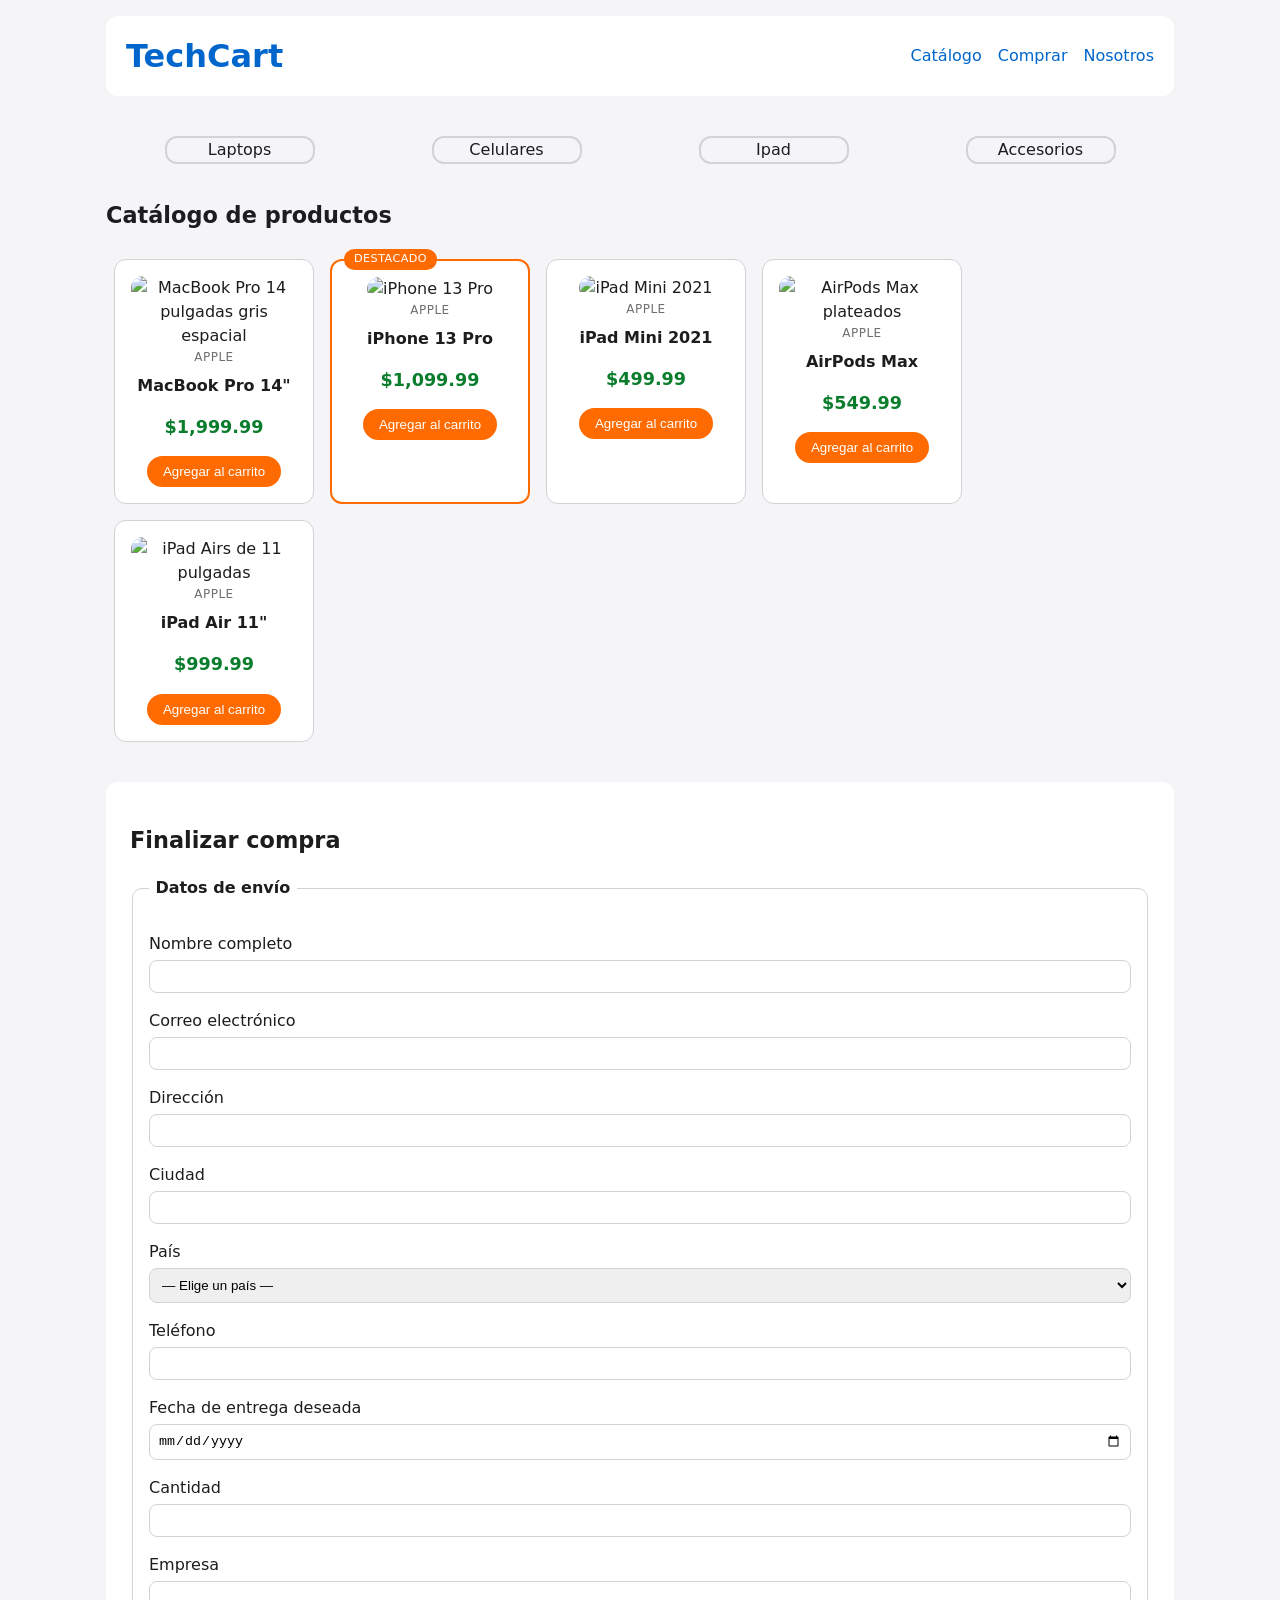
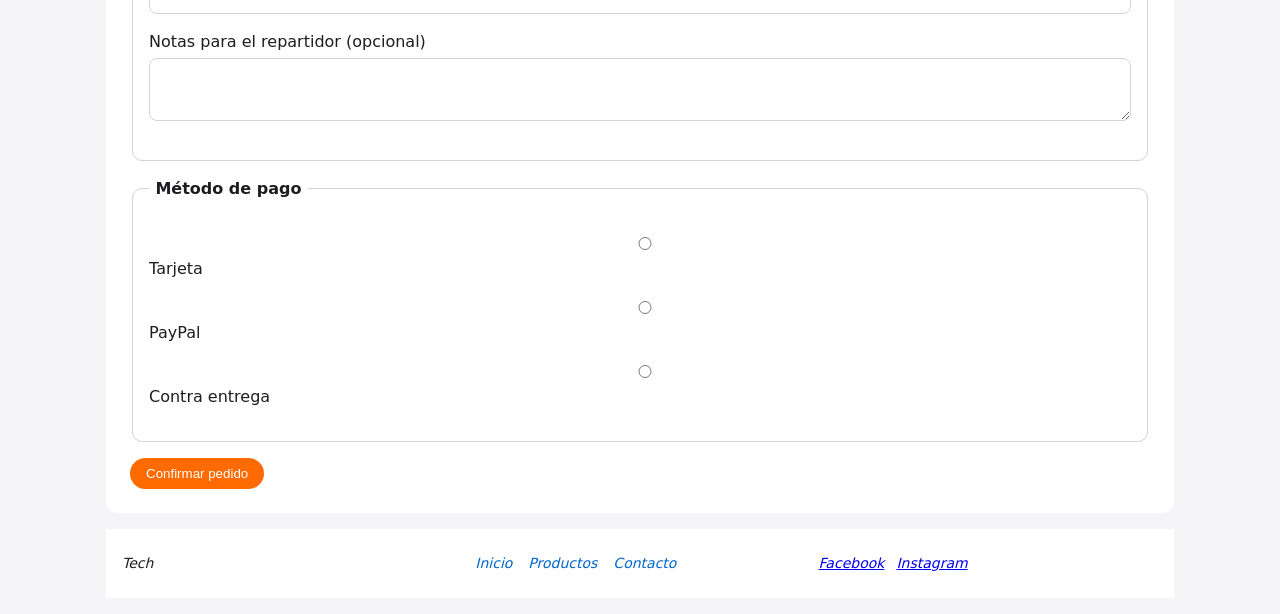
==== clase-03/index.html @ 581924e4 "Avance de Reto 3 FlexBox" ====
<!DOCTYPE html>
<!--
  Clase 2 — Introducción a CSS, selectores/especificidad y box model.
  Es el MISMO HTML de la Clase 1, pero ahora lo enlazamos a una hoja de estilos
  (css/styles.css) para darle sus primeros estilos. Todavía sin JavaScript.
  Nota el atributo class="destacado" en la primera tarjeta: sirve para la
  demostración de ESPECIFICIDAD (clase vs etiqueta) en el CSS.
-->
<html lang="es">

<head>
  <!-- <head>: metadatos (no se ven en la página) -->
  <meta charset="UTF-8" />
  <meta name="viewport" content="width=device-width, initial-scale=1.0" />
  <title>TechCart — Tienda de electrónica</title>
  <!-- Enlazamos la hoja de estilos externa: forma recomendada de aplicar CSS. -->
  <link rel="stylesheet" href="./css/styles.css" />
</head>

<body>

  <!-- ===== ENCABEZADO ===== -->
  <!-- <header>: cabecera del sitio (logo + navegación) -->
  <header>
    <h1>TechCart</h1>
    <!-- <nav>: agrupa los enlaces de navegación principales -->
    <nav aria-label="Principal">
      <ul>
        <li><a href="#catalogo">Catálogo</a></li>
        <li><a href="#compra">Comprar</a></li>
        <li><a href="./nosotros.html">Nosotros</a></li>
      </ul>
    </nav>
  </header>

  <!-- ===== CONTENIDO PRINCIPAL ===== -->
  <!-- <main>: el contenido central y único de la página -->
  <main>
    <div class="categorias">
      <p>Laptops</p>
      <p>Celulares</p>
      <p>Ipad</p>
      <p>Accesorios</p>
    </div>
    <!-- <section>: sección temática con su propio título -->
    <section id="catalogo">
      <h2>Catálogo de productos</h2>

      <div class="listaArticulos">
        <!--
        Cada producto es un <article>: contenido autónomo (una tarjeta).
        <figure> + <figcaption>: agrupan una imagen con su leyenda.
      -->
        <!-- class="destacado": la usamos en el CSS para demostrar especificidad. -->
        <article>
          <figure>
            <img
              src="https://cdn.dummyjson.com/product-images/laptops/apple-macbook-pro-14-inch-space-grey/thumbnail.webp"
              alt="MacBook Pro 14 pulgadas gris espacial" width="200" />
            <figcaption>Apple</figcaption>
          </figure>
          <h3>MacBook Pro 14"</h3>
          <p><strong>$1,999.99</strong></p>
          <button type="button">Agregar al carrito</button>
        </article>

        <article class="destacado">
          <figure>
            <img src="https://cdn.dummyjson.com/product-images/smartphones/iphone-13-pro/thumbnail.webp"
              alt="iPhone 13 Pro" width="200" />
            <figcaption>Apple</figcaption>
          </figure>
          <h3>iPhone 13 Pro</h3>
          <p><strong>$1,099.99</strong></p>
          <button type="button">Agregar al carrito</button>
        </article>

        <article>
          <figure>
            <img src="https://cdn.dummyjson.com/product-images/tablets/ipad-mini-2021-starlight/thumbnail.webp"
              alt="iPad Mini 2021" width="200" />
            <figcaption>Apple</figcaption>
          </figure>
          <h3>iPad Mini 2021</h3>
          <p><strong>$499.99</strong></p>
          <button type="button">Agregar al carrito</button>
        </article>

        <article>
          <figure>
            <img
              src="https://cdn.dummyjson.com/product-images/mobile-accessories/apple-airpods-max-silver/thumbnail.webp"
              alt="AirPods Max plateados" width="200" />
            <figcaption>Apple</figcaption>
          </figure>
          <h3>AirPods Max</h3>
          <p><strong>$549.99</strong></p>
          <button type="button">Agregar al carrito</button>
        </article>

        <article>
          <figure>
            <img
              src="https://pe.tiendasishop.com/cdn/shop/files/IMG-19242533_m_jpeg_1_d044f7f1-0515-4305-9fad-8c294a2432d5.jpg?v=1772473438"
              alt="iPad Airs de 11 pulgadas" width="250" />
            <figcaption>Apple</figcaption>
          </figure>
          <h3>iPad Air 11"</h3>
          <p><strong>$999.99</strong></p>
          <button type="button">Agregar al carrito</button>
        </article>
      </div>

    </section>

    <!-- ===== FORMULARIO DE COMPRA ===== -->
    <!--
      Formularios y validaciones NATIVAS: el navegador valida solo, sin JavaScript.
        required       → campo obligatorio
        type="email"   → exige formato de correo
        pattern        → exige que el texto cumpla una expresión (aquí, un teléfono)
        minlength      → longitud mínima
        <fieldset>/<legend> → agrupan campos relacionados
        <label for>    → asocia el texto con su campo (accesibilidad)
      Prueba a enviarlo VACÍO: verás los mensajes del navegador.
    -->
    <section id="compra">
      <h2>Finalizar compra</h2>

      <form>
        <!-- Grupo 1: datos de envío -->
        <fieldset>
          <legend>Datos de envío</legend>

          <p>
            <label for="nombre">Nombre completo</label><br />
            <input type="text" id="nombre" name="nombre" required minlength="3" autocomplete="name" />
          </p>

          <p>
            <label for="email">Correo electrónico</label><br />
            <input type="email" id="email" name="email" required autocomplete="email" />
          </p>

          <p>
            <label for="direccion">Dirección</label><br />
            <input type="text" id="direccion" name="direccion" required minlength="5" autocomplete="street-address" />
          </p>

          <p>
            <label for="ciudad">Ciudad</label><br />
            <!-- <datalist>: sugerencias mientras el usuario escribe -->
            <input type="text" id="ciudad" name="ciudad" list="ciudades" required autocomplete="address-level2" />
            <datalist id="ciudades">
              <option value="Lima"></option>
              <option value="Bogotá"></option>
              <option value="Ciudad de México"></option>
              <option value="Buenos Aires"></option>
              <option value="Madrid"></option>
            </datalist>
          </p>

          <p>
            <label for="pais">País</label><br />
            <!-- <select>: lista desplegable de opciones -->
            <select id="pais" name="pais" required>
              <option value="">— Elige un país —</option>
              <option value="pe">Perú</option>
              <option value="co">Colombia</option>
              <option value="mx">México</option>
              <option value="ar">Argentina</option>
              <option value="es">España</option>
            </select>
          </p>

          <p>
            <label for="telefono">Teléfono</label><br />
            <input type="tel" id="telefono" name="telefono" required pattern="[0-9]{7,}"
              title="Solo números, al menos 7 dígitos" autocomplete="tel" />
          </p>

          <p>
            <label for="fecha">Fecha de entrega deseada</label><br />
            <input type="date" id="fecha" name="fecha" />
          </p>

          <p>
            <label for="cantidadx">Cantidad</label><br />
            <input type="number" id="cantidadx" name="cantidad" required min="1" max="10" />
          </p>

          <p>
            <label for="empresax">Empresa</label><br />
            <input type="text" id="empresax" name="empresa" />
          </p>

          <p>
            <label for="notas">Notas para el repartidor (opcional)</label><br />
            <!-- <textarea>: texto de varias líneas -->
            <textarea id="notas" name="notas" rows="3" maxlength="200"></textarea>
          </p>

        </fieldset>

        <!-- Grupo 2: método de pago (radios) -->
        <fieldset>
          <legend>Método de pago</legend>

          <p>
            <input type="radio" id="pago-tarjeta" name="pago" value="tarjeta" required />
            <label for="pago-tarjeta">Tarjeta</label>
          </p>
          <p>
            <input type="radio" id="pago-paypal" name="pago" value="paypal" />
            <label for="pago-paypal">PayPal</label>
          </p>
          <p>
            <input type="radio" id="pago-contra" name="pago" value="contraentrega" />
            <label for="pago-contra">Contra entrega</label>
          </p>
        </fieldset>

        <button type="submit">Confirmar pedido</button>
      </form>
    </section>

  </main>

  <!-- ===== PIE DE PÁGINA ===== -->
  <!-- <footer>: cierre del sitio, con información secundaria -->
  <footer class="pie">
    <div class="pie-marca">Tech </div>
    <nav class="pie-nav" aria-label="Secundaria">
      <a href="#">Inicio</a>
      <a href="#">Productos</a>
      <a href="#">Contacto</a>
    </nav>
    <div class="pie-social">
      <a href="#">Facebook</a>
      <a href="#">Instagram</a>
    </div>
    <!-- <p>TechCart · Proyecto educativo</p>
    <p>Datos e imágenes de DummyJSON</p> -->
  </footer>

</body>

</html>
---- clase-03/css/styles.css ----
/* TechCart. Clase 2: estilos base (selectores, especificidad y box model). */

:root {
  --color-acento: #FF6B00;
  --color-precio: #1D1D1F;
  --color-plata: #958d8d;
  --color-azul: #0066cc;

}


* {
  box-sizing: border-box;
}

/* el ancho incluye padding y borde */



body {
  font-family: system-ui, -apple-system, "Segoe UI", Roboto, sans-serif;
  /* tipografia */
  color: #1d1d1f;
  /* color del texto */
  background: #f5f5f7;
  /* color de fondo */
  max-width: 1100px;
  /* ancho maximo */
  margin: 0 auto;
  /* centra la pagina */
  padding: 1rem;
  /* espacio interno */
  line-height: 1.5;
  /* alto de linea */
}

header {
  display: flex;
  justify-content: space-between;
  align-items: center;
  flex-wrap: wrap;
  background: #fff;
  /* fondo */
  padding: 1rem 1.25rem;
  /* espacio interno */
  border-radius: 12px;
  /* esquinas redondeadas */
  margin-bottom: 1.5rem;
}

/* color de marca; sin margen */
header h1 {
  color: #0066cc;
  margin: 0;
}

nav ul {
  display: flex;
  align-items: center;
  gap: 1rem;
  list-style-type: none;
  padding: 0;
  margin: 0;

  list-style: none;
  padding: 0;
  margin: 0;
}


/* items en linea */
nav a {
  color: #0066cc;
  text-decoration: none;
}

/* enlace sin subrayado; subraya cuando pasa el mouse */
nav a:hover {
  text-decoration: underline;   
 }

.categorias {
  display: flex;
  justify-content: space-around; 
  flex-wrap: wrap;
}

.categorias p{
  width: 150px;
  border: 2px solid #d2d2d7;
  border-radius: 12px;
  text-align: center;
}

.categorias p:hover {
  filter: brightness(1.1);
}


#catalogo  {
  display: flex;
  align-items: flex-start;
  flex-wrap: wrap;
  flex-direction: column;
  color: var(--color-precio);
  
}

h2 {

  font-size: 1.4rem;
}

.listaArticulos {
  display: flex;
  flex-wrap: wrap;


}
/* tamaño de subtitulo */

article {
  /* tarjetas una al lado de otra */
  width: 200px;
  /* ancho */
  vertical-align: top;
  /* alinea arriba */
  background: #fff;
  /* fondo */
  border: 1px solid #d2d2d7;
  /* borde */
  border-radius: 12px;
  /* esquinas redondeadas */
  padding: 1rem;
  /* espacio interno */
  margin: .5rem;
  /* espacio externo */
  text-align: center;
  /* centra el contenido */
}

article:hover {
  transform: translateY(-4px);
  /*mueve el artículo hacia arriba 4px*/
  box-shadow: 0 8px 20px rgba(0, 0, 0, 0.80);
  /*aumenta la sombra para dar sensación de profundidad*/
}

article img {
  /* ocupa el ancho de la tarjeta */
  width: 100%;
  /* ocupa el ancho de la tarjeta */
  border-radius: 12px;
  aspect-ratio: 1;
  /* caja cuadrada */
  object-fit: contain;
  /* imagen entera, sin deformar */
}

article h3 {
  font-size: 1rem;
  margin: .5rem 0 .25rem;
}

/* tamaño y margenes */
article strong {
  color: #0a7d2c;
  font-size: 1.1rem;
}

/* el precio resalta */

figure {
  margin: 0;
}

/* sin margenes */
figcaption {
  color: #6e6e73;
  /* color tenue */
  font-size: .75rem;
  /* tamaño pequeño */
  text-transform: uppercase;
  /* mayusculas */
  letter-spacing: .04em;
  /* espaciado entre letras */
}

button {
  background: var(--color-acento);
  /* fondo de marca */
  color: #fff;
  /* texto blanco */
  border: 0;
  /* sin borde */
  border-radius: 999px;
  /* forma pildora */
  padding: .5rem 1rem;
  /* espacio interno */
  cursor: pointer;
  /* cursor de mano */
}

button:hover {
  filter: brightness(1.1);
}

/* se aclara al pasar el mouse */

.destacado {
  border: 2px solid var(--color-acento);
  position: relative;
}

/*Aquí está la clave: cuando un elemento tiene position: absolute, 
el navegador busca el ancestro más cercano que tenga position distinto de static
 (relative, absolute, fixed o sticky) y usa ese elemento como referencia
  para top, left, right, bottom.

Sin position: relative en .destacado

Si quitas esa línea, el ::before con position: absolute seguiría buscando 
un ancestro posicionado... y si no encuentra ninguno, usa todo el documento (<body>)
 como referencia. Entonces la etiqueta "Destacado" se iría a la esquina superior izquierda 
 de toda la página, no de la tarjeta — totalmente fuera de lugar.*/
.destacado::before {
  content: "Destacado";
  position: absolute;
  top: -12px;
  left: 12px;
  background: var(--color-acento);
  color: #fff;
  font-size: 0.70rem;
  text-transform: uppercase;
  letter-spacing: 0.04em;
  padding: 2px 10px;
  border-radius: 999px;
}


#compra {
  background: #fff;
  /* fondo */
  border-radius: 12px;
  /* esquinas redondeadas */
  padding: 1.5rem;
  /* espacio interno */
  margin-top: 2rem;
  /* separacion superior */
}

#compra input,
#compra select,
#compra textarea {
  width: 100%;
  /* ancho completo */
  padding: .5rem;
  /* espacio interno */
  border: 1px solid #d2d2d7;
  /* borde */
  border-radius: 8px;
  /* esquinas redondeadas */
  margin-top: .25rem;
  /* separacion superior */
}

fieldset {
  border: 1px solid #d2d2d7;
  border-radius: 10px;
  margin-bottom: 1rem;
  padding: 1rem;
}

/* marco del grupo */
legend {
  font-weight: 600;
  padding: 0 .4rem;
}

/* titulo del grupo */

/* El footer queda sin estilo a proposito: es uno de los retos. */
footer {
  display: flex;
  width: 100%;
  background: #fff;
  /*border: 2px solid var(--color-acento);
    border-radius: 12px;*/
  margin-top: 1rem;
  padding: 1.5rem 1rem;
  text-align: center;
  font-size: 0;
  font-style: italic;
  overflow: hidden;

}

.pie-marca,
.pie-nav,
.pie-social {
  display: flex;
  vertical-align: middle;
  /* misma altura entre los 3 */
  width: 33.33%;
  box-sizing: border-box;
  font-size: 0.875rem;
  /* restauramos el tamaño de texto normal aquí */
  font-style: italic;
}

.pie-marca {
  text-align: left;
}

.pie-nav {
  text-align: center;
}

.pie-social {
  text-align: right;
  padding-right: 1rem;
}

.pie-nav a {
  margin: 0 8px;
}

.pie-social a {
  margin: 0 6px;
}
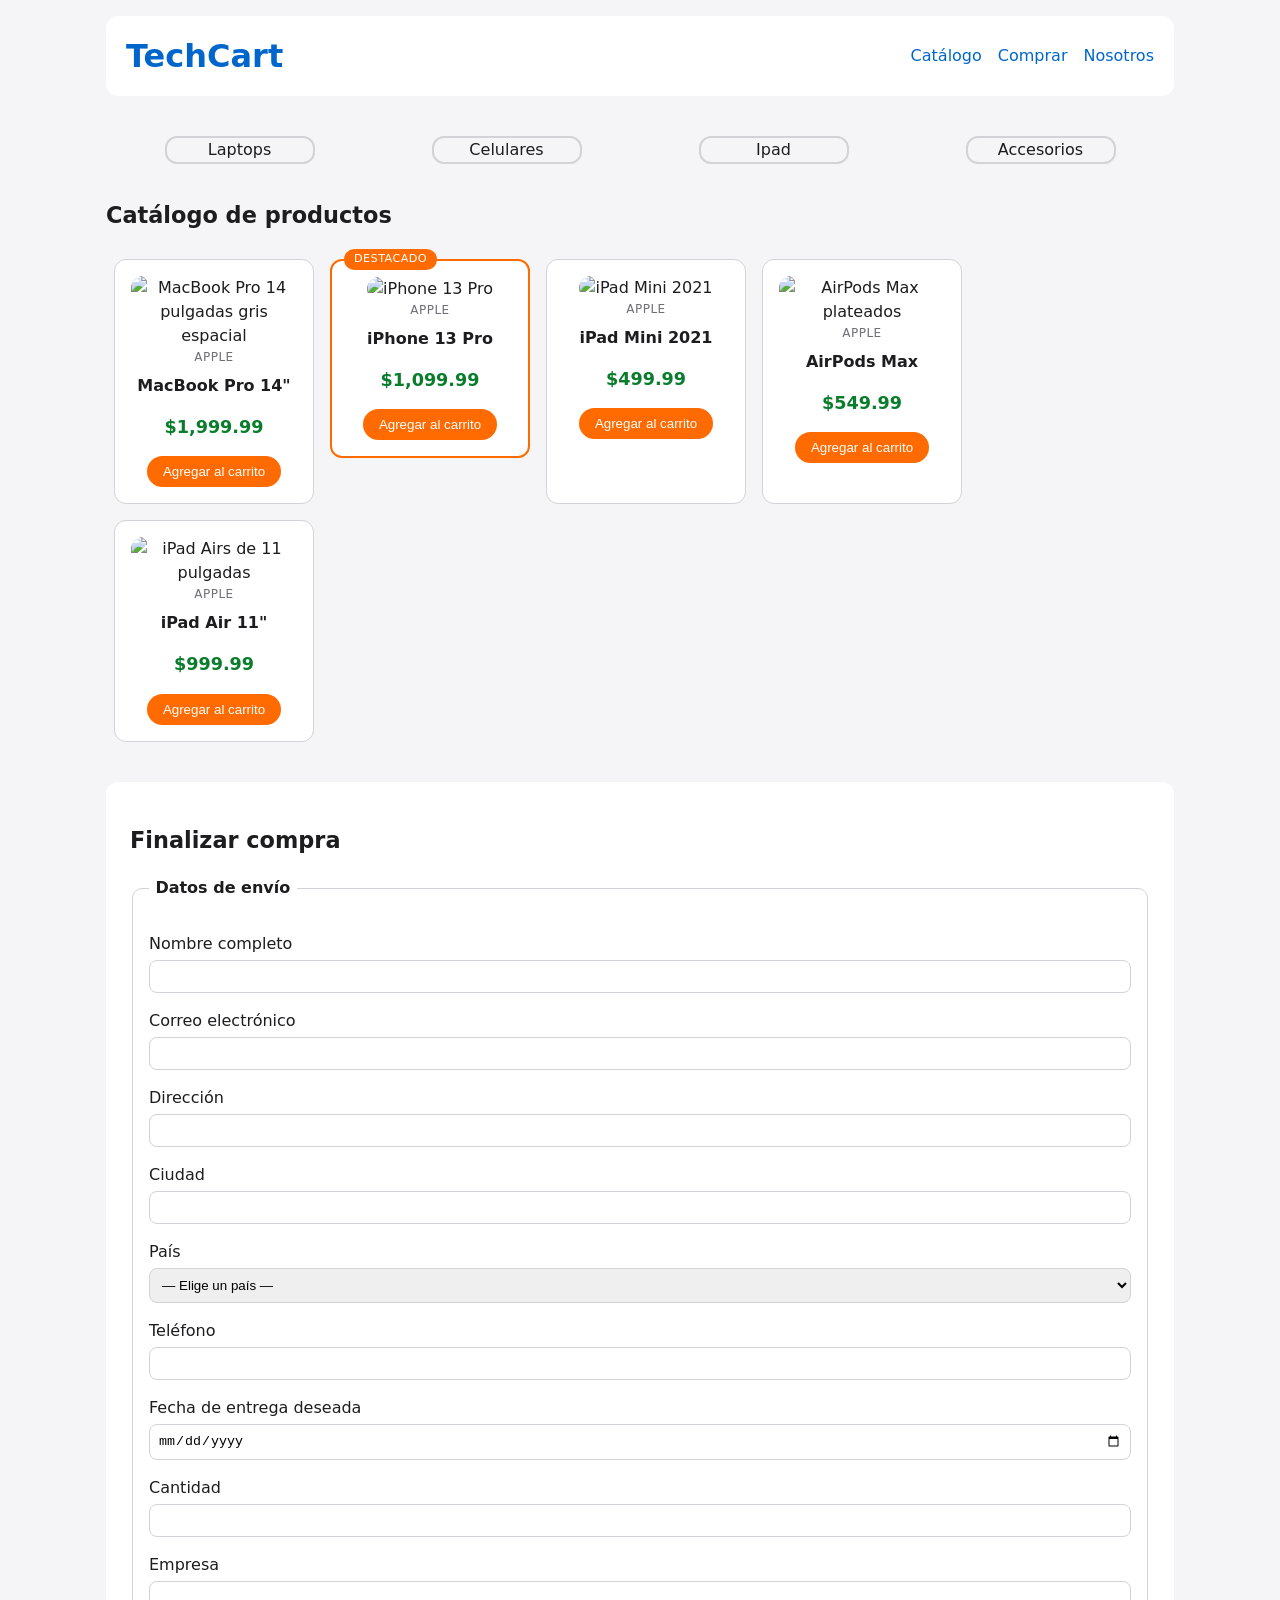
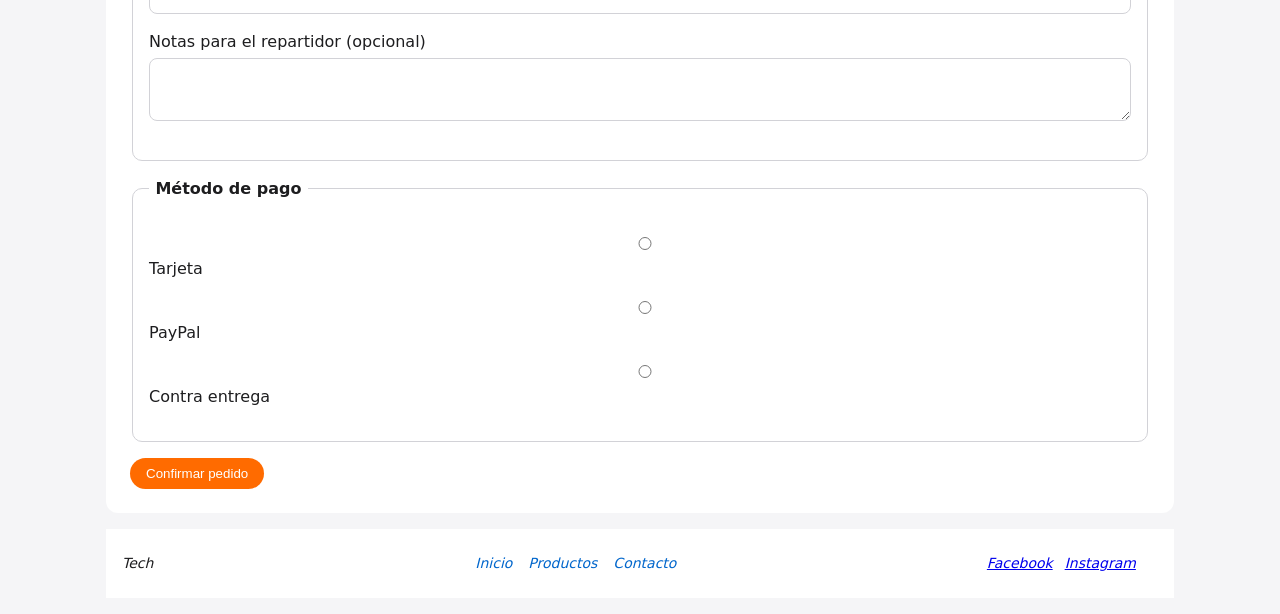
==== commit 63001946: "Tercer reto cumplido FlexBox" ====
--- a/clase-03/index.html
+++ b/clase-03/index.html
@@ -61,6 +61,7 @@
           </figure>
           <h3>MacBook Pro 14"</h3>
           <p><strong>$1,999.99</strong></p>
+         
           <button type="button">Agregar al carrito</button>
         </article>
 
@@ -72,6 +73,7 @@
           </figure>
           <h3>iPhone 13 Pro</h3>
           <p><strong>$1,099.99</strong></p>
+          
           <button type="button">Agregar al carrito</button>
         </article>
 
@@ -83,6 +85,7 @@
           </figure>
           <h3>iPad Mini 2021</h3>
           <p><strong>$499.99</strong></p>
+          
           <button type="button">Agregar al carrito</button>
         </article>
 
@@ -95,6 +98,7 @@
           </figure>
           <h3>AirPods Max</h3>
           <p><strong>$549.99</strong></p>
+         
           <button type="button">Agregar al carrito</button>
         </article>
 
@@ -107,6 +111,7 @@
           </figure>
           <h3>iPad Air 11"</h3>
           <p><strong>$999.99</strong></p>
+         
           <button type="button">Agregar al carrito</button>
         </article>
       </div>
--- a/clase-03/css/styles.css
+++ b/clase-03/css/styles.css
@@ -56,6 +56,7 @@
 
 nav ul {
   display: flex;
+  flex-wrap: wrap;
   align-items: center;
   gap: 1rem;
   list-style-type: none;
@@ -114,7 +115,7 @@
 .listaArticulos {
   display: flex;
   flex-wrap: wrap;
-
+  align-items: stretch;
 
 }
 /* tamaño de subtitulo */
@@ -208,6 +209,7 @@
 /* se aclara al pasar el mouse */
 
 .destacado {
+  align-self: flex-start;
   border: 2px solid var(--color-acento);
   position: relative;
 }
@@ -305,7 +307,7 @@
   box-sizing: border-box;
   font-size: 0.875rem;
   /* restauramos el tamaño de texto normal aquí */
-  font-style: italic;
+  
 }
 
 .pie-marca {
@@ -317,6 +319,8 @@
 }
 
 .pie-social {
+
+  justify-content: flex-end;
   text-align: right;
   padding-right: 1rem;
 }
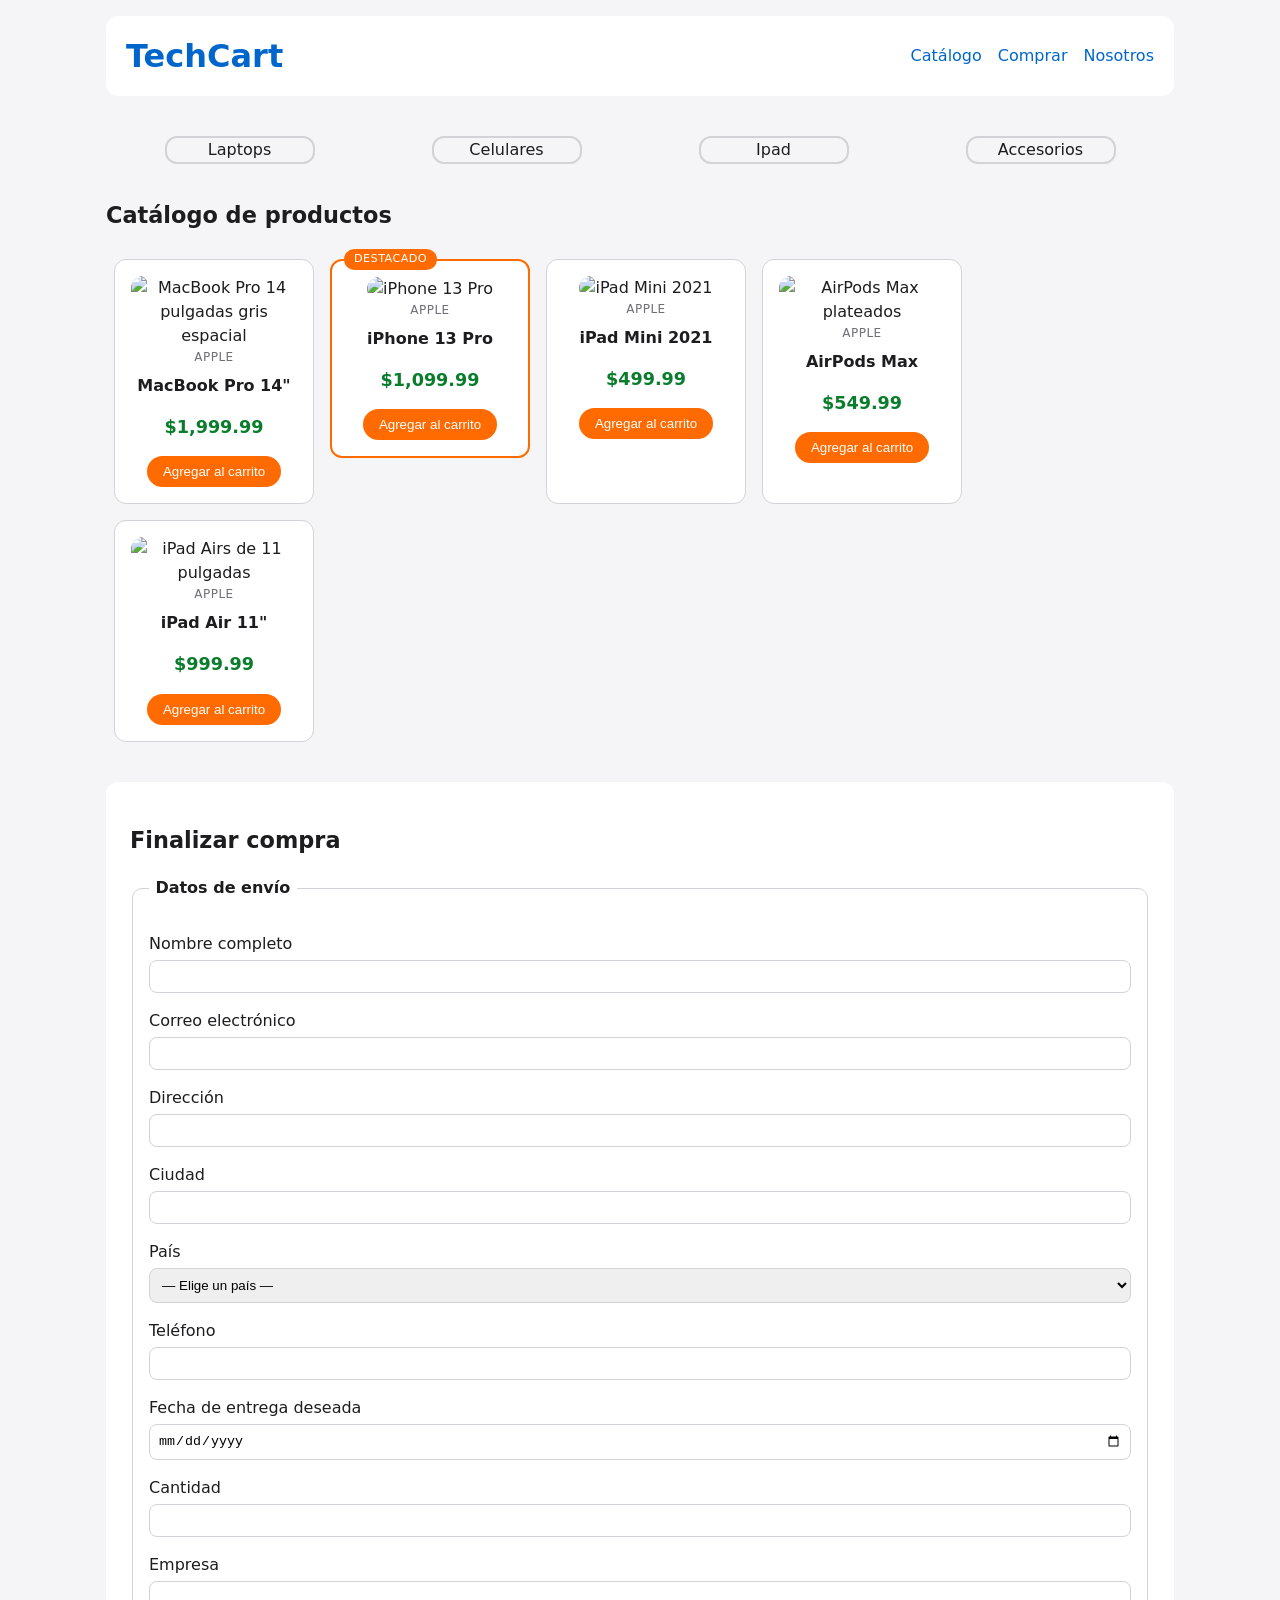
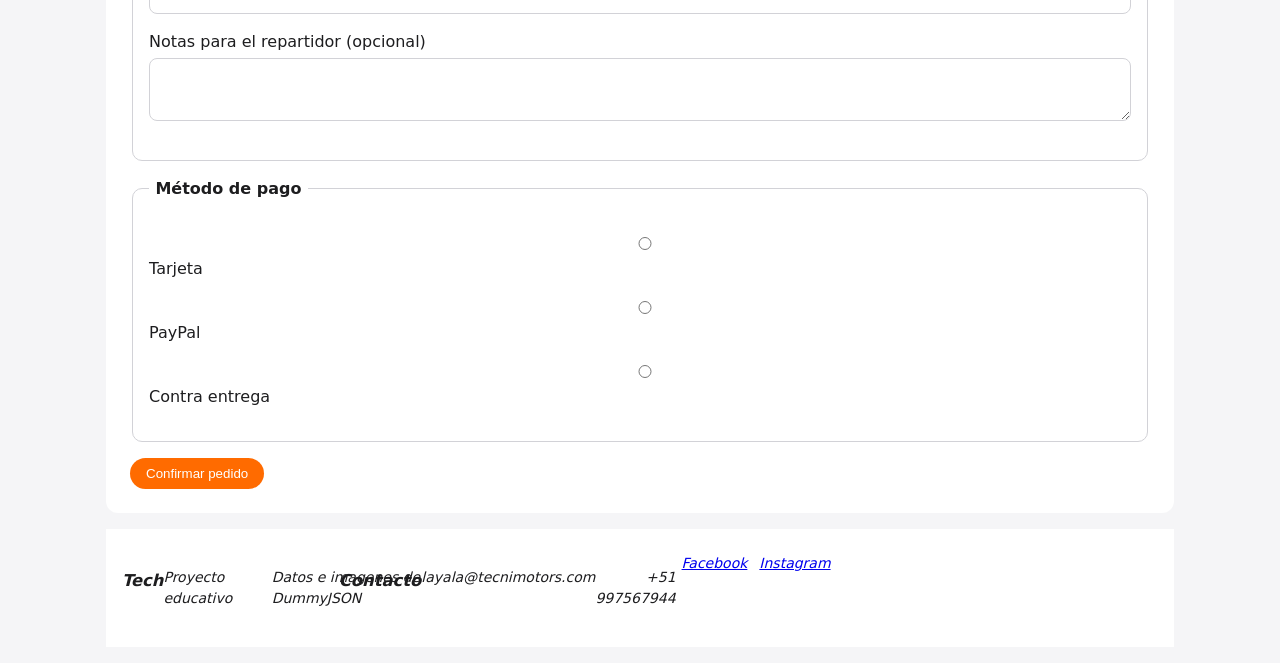
==== commit e121f014: "cambios para clase 03" ====
--- a/clase-03/index.html
+++ b/clase-03/index.html
@@ -61,7 +61,7 @@
           </figure>
           <h3>MacBook Pro 14"</h3>
           <p><strong>$1,999.99</strong></p>
-         
+
           <button type="button">Agregar al carrito</button>
         </article>
 
@@ -73,7 +73,7 @@
           </figure>
           <h3>iPhone 13 Pro</h3>
           <p><strong>$1,099.99</strong></p>
-          
+
           <button type="button">Agregar al carrito</button>
         </article>
 
@@ -85,7 +85,7 @@
           </figure>
           <h3>iPad Mini 2021</h3>
           <p><strong>$499.99</strong></p>
-          
+
           <button type="button">Agregar al carrito</button>
         </article>
 
@@ -98,7 +98,7 @@
           </figure>
           <h3>AirPods Max</h3>
           <p><strong>$549.99</strong></p>
-         
+
           <button type="button">Agregar al carrito</button>
         </article>
 
@@ -111,7 +111,7 @@
           </figure>
           <h3>iPad Air 11"</h3>
           <p><strong>$999.99</strong></p>
-         
+
           <button type="button">Agregar al carrito</button>
         </article>
       </div>
@@ -233,14 +233,32 @@
 
   <!-- ===== PIE DE PÁGINA ===== -->
   <!-- <footer>: cierre del sitio, con información secundaria -->
-  <footer class="pie">
-    <div class="pie-marca">Tech </div>
-    <nav class="pie-nav" aria-label="Secundaria">
-      <a href="#">Inicio</a>
-      <a href="#">Productos</a>
-      <a href="#">Contacto</a>
-    </nav>
+  <footer >
+    <div class="pie-marca">
+      <h3>Tech</h3>
+      <p>Proyecto educativo</p>
+      <p>Datos e imagenes de DummyJSON</p>
+    </div>
+
+    <div class="pie-enlaces">
+      <h3>Enlaces</h3>
+      <ul aria-label="Secundaria">
+        <li>
+          <a href="#">Inicio</a>
+        </li>
+        <li>
+          <a href="#catalogo">Catalogo</a>
+        </li>
+        <li>
+          <a href="#compra">Comprar</a>
+        </li>
+      </ul>
+    </div>
+
     <div class="pie-social">
+      <h3>Contacto</h3>
+      <p>layala@tecnimotors.com</p>
+      <p>+51 997567944</p>
       <a href="#">Facebook</a>
       <a href="#">Instagram</a>
     </div>
--- a/clase-03/css/styles.css
+++ b/clase-03/css/styles.css
@@ -284,6 +284,7 @@
 /* El footer queda sin estilo a proposito: es uno de los retos. */
 footer {
   display: flex;
+  
   width: 100%;
   background: #fff;
   /*border: 2px solid var(--color-acento);
